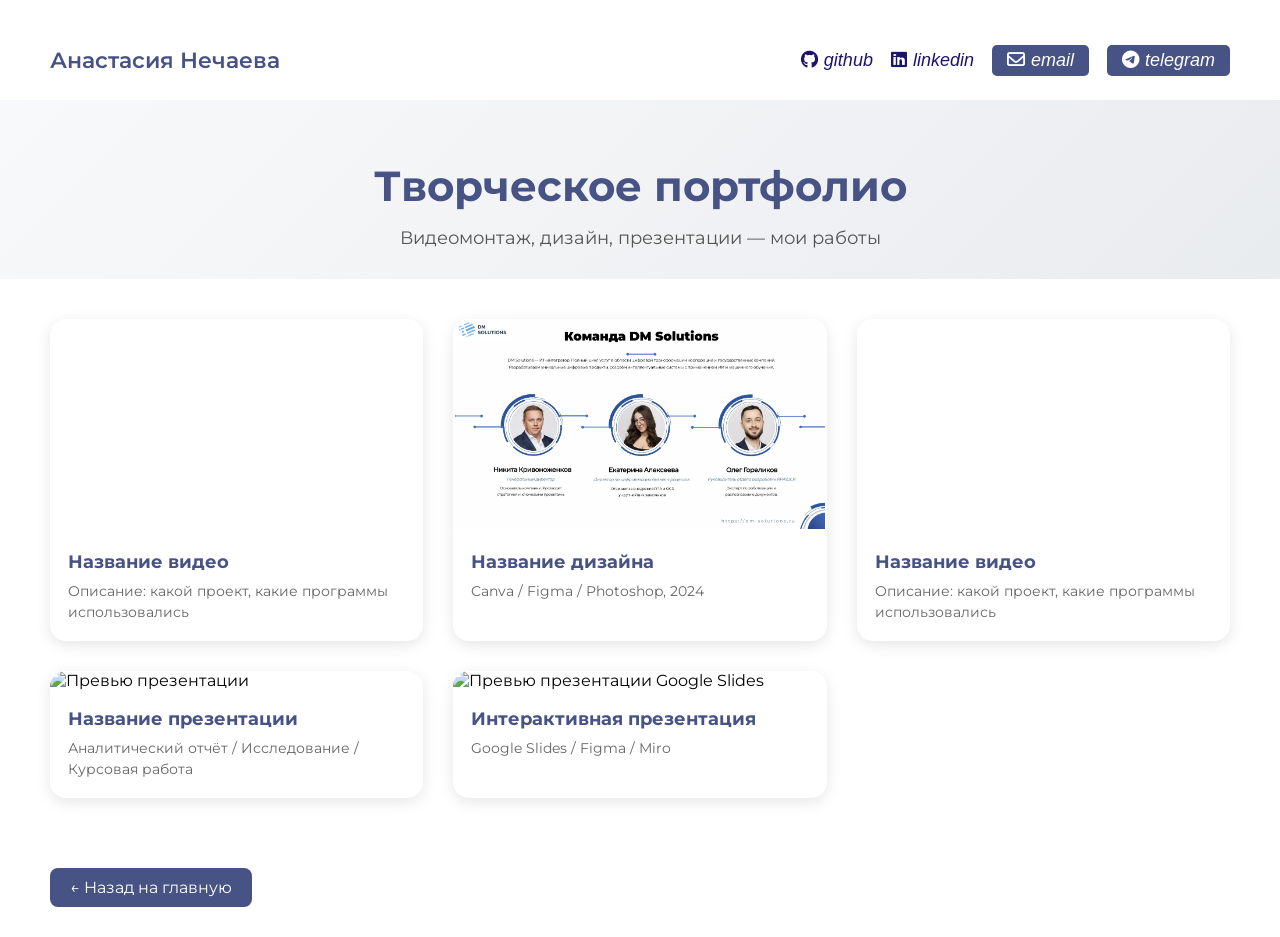
==== creative.html @ 9943af19 "portfolio added stage0" ====
<!DOCTYPE html>
<html lang="ru">
<head>
    <meta charset="UTF-8">
    <meta name="viewport" content="width=device-width, initial-scale=1.0">
    <title>Творческое портфолио | Анастасия Нечаева</title>
    <link rel="preconnect" href="https://fonts.googleapis.com">
    <link rel="preconnect" href="https://fonts.gstatic.com" crossorigin>
    <link href="https://fonts.googleapis.com/css2?family=Montserrat:ital,wght@0,400;0,500;0,600;0,700;1,400&display=swap" rel="stylesheet">
    <link rel="stylesheet" href="https://cdnjs.cloudflare.com/ajax/libs/font-awesome/6.7.2/css/all.min.css">
    <link rel="stylesheet" href="styles.css">
    <style>
        .creative-hero {
            text-align: center;
            padding: 60px 50px 30px;
            background: linear-gradient(135deg, #f8f9fa 0%, #e9ecef 100%);
        }
        .creative-hero h1 {
            font-size: 42px;
            color: #475285;
            margin-bottom: 15px;
        }
        .creative-hero p {
            font-size: 18px;
            color: #555;
            max-width: 700px;
            margin: 0 auto;
        }
        .gallery {
            padding: 40px 50px;
            display: grid;
            grid-template-columns: repeat(auto-fill, minmax(320px, 1fr));
            gap: 30px;
        }
        .gallery-item {
            background: white;
            border-radius: 16px;
            overflow: hidden;
            box-shadow: 0 4px 15px rgba(0,0,0,0.1);
            transition: transform 0.3s;
            cursor: pointer;
        }
        .gallery-item:hover {
            transform: translateY(-5px);
        }
        .gallery-item img, .gallery-item video {
    width: 100%;
    height: auto;
    aspect-ratio: 16 / 9;
    object-fit: contain;
    background: #ffffff;
    pointer-events: none;
}
        /* Видео в превью без звука и без кнопок */
        .gallery-item video {
            pointer-events: none;
        }
        .gallery-info {
            padding: 18px;
        }
        .gallery-info h3 {
            font-size: 18px;
            margin-bottom: 8px;
            color: #475285;
        }
        .gallery-info p {
            font-size: 14px;
            color: #666;
            line-height: 1.5;
        }
        .back-link {
            display: inline-block;
            margin: 30px 50px;
            padding: 10px 20px;
            background: #475285;
            color: white;
            border-radius: 8px;
            transition: 0.2s;
            text-decoration: none;
        }
        .back-link:hover {
            background: #2a3666;
        }
        @media (max-width: 700px) {
            .gallery { padding: 20px; }
            .creative-hero { padding: 40px 20px; }
            .back-link { margin: 20px; }
        }
    </style>
</head>
<body>

    <nav>
        <div class="left">
            <a href="index.html">Анастасия Нечаева</a>
        </div>
        <div class="right">
            <a href="https://github.com/madebystasy" target="_blank">
                <i class="fa-brands fa-github"></i>
                <span>github</span>
            </a>
            <a href="https://www.linkedin.com/in/madebystasy/" target="_blank">
                <i class="fa-brands fa-linkedin"></i>
                <span>linkedin</span>
            </a>
            <a href="mailto:a.nechaeva.work@gmail.com">
                <i class="fa-regular fa-envelope"></i>
                <span>email</span>
            </a>
            <a href="https://t.me/iastasy" target="_blank">
                <i class="fa-brands fa-telegram"></i>
                <span>telegram</span>
            </a>
        </div>
    </nav>

    <main>
        <div class="creative-hero">
            <h1>Творческое портфолио</h1>
            <p>Видеомонтаж, дизайн, презентации — мои работы</p>
        </div>

        <div class="gallery">

            <!-- ========== ШАБЛОН КАРТОЧКИ С ВИДЕО ========== -->
            <!-- data-type="video" - открывает видео в модалке -->
            <div class="gallery-item" data-type="video" data-src="media/video/2_5273886434061730979.mp4">
                <video muted autoplay loop playsinline>
                    <source src="media/video/2_5273886434061730979.mp4" type="video/mp4">
                </video>
                <div class="gallery-info">
                    <h3>Название видео</h3>
                    <p>Описание: какой проект, какие программы использовались</p>
                </div>
            </div>

            <!-- ========== ШАБЛОН КАРТОЧКИ С ИЗОБРАЖЕНИЕМ ========== -->
            <!-- data-type="image" - открывает картинку в модалке -->
            <div class="gallery-item" data-type="image" data-src="media/video/dm.png">
                <img src="media/video/dm.png" alt="Название работы">
                <div class="gallery-info">
                    <h3>Название дизайна</h3>
                    <p>Canva / Figma / Photoshop, 2024</p>
                </div>
            </div>

            <!-- ========== ШАБЛОН КАРТОЧКИ С ВИДЕО ========== -->
            <!-- data-type="video" - открывает видео в модалке -->
            <div class="gallery-item" data-type="image" data-src="media/video/image_2026-05-03_00-51-27.png">
                <video muted autoplay loop playsinline>
                    <source src="media/video/авиа.mp4" type="video/mp4">
                </video>
                <div class="gallery-info">
                    <h3>Название видео</h3>
                    <p>Описание: какой проект, какие программы использовались</p>
                </div>
            </div>

            <!-- ========== ШАБЛОН КАРТОЧКИ С ПРЕЗЕНТАЦИЕЙ (PDF) ========== -->
            <!-- data-type="pdf" - открывает PDF в новом окне или в модалке -->
            <div class="gallery-item" data-type="pdf" data-src="media/presentations/твоя_презентация.pdf">
                <img src="media/creative/preview_pdf.jpg" alt="Превью презентации">
                <div class="gallery-info">
                    <h3>Название презентации</h3>
                    <p>Аналитический отчёт / Исследование / Курсовая работа</p>
                </div>
            </div>

            <!-- ========== ШАБЛОН КАРТОЧКИ С IFARAME (Google Slides, Figma, YouTube) ========== -->
            <div class="gallery-item" data-type="iframe" data-src="https://docs.google.com/presentation/d/твой_айди/embed">
                <img src="media/creative/preview_slides.jpg" alt="Превью презентации Google Slides">
                <div class="gallery-info">
                    <h3>Интерактивная презентация</h3>
                    <p>Google Slides / Figma / Miro</p>
                </div>
            </div>

        </div>

        <a href="index.html" class="back-link">← Назад на главную</a>
    </main>

    <!-- Модальное окно -->
    <div id="mediaModal" class="modal">
        <div class="modal-content media-modal-content">
            <span class="close">&times;</span>
            <div class="modal-body media-modal-body">
                <img id="modalImage" src="" alt="Полный размер" style="display: none;">
                <video id="modalVideo" controls style="width: 100%; max-height: 85vh; display: none;">
                    <source src="" type="video/mp4">
                </video>
                <iframe id="modalIframe" src="" style="width: 800px; height: 500px; border: none; display: none;"></iframe>
            </div>
        </div>
    </div>

    <script>
        const mediaModal = document.getElementById('mediaModal');
        const modalImage = document.getElementById('modalImage');
        const modalVideo = document.getElementById('modalVideo');
        const modalIframe = document.getElementById('modalIframe');
        const closeBtn = document.querySelector('#mediaModal .close');

        // Обработка клика по карточке
        document.querySelectorAll('.gallery-item').forEach(item => {
            item.addEventListener('click', function(e) {
                const type = this.dataset.type;
                const src = this.dataset.src;

                // Скрываем всё
                modalImage.style.display = 'none';
                modalVideo.style.display = 'none';
                modalIframe.style.display = 'none';

                if (type === 'image') {
                    modalImage.style.display = 'block';
                    modalImage.src = src;
                } else if (type === 'video') {
                    modalVideo.style.display = 'block';
                    const source = modalVideo.querySelector('source');
                    source.src = src;
                    modalVideo.load();
                } else if (type === 'iframe') {
                    modalIframe.style.display = 'block';
                    modalIframe.src = src;
                } else if (type === 'pdf') {
                    // PDF открывается в новой вкладке
                    window.open(src, '_blank');
                    return; // не открываем модальное окно
                }

                mediaModal.style.display = 'flex';
                document.body.style.overflow = 'hidden';
            });
        });

        // Закрытие
        if (closeBtn) {
            closeBtn.addEventListener('click', function() {
                mediaModal.style.display = 'none';
                document.body.style.overflow = 'auto';
                modalVideo.pause();
                modalIframe.src = '';
            });
        }

        window.addEventListener('click', function(e) {
            if (e.target === mediaModal) {
                mediaModal.style.display = 'none';
                document.body.style.overflow = 'auto';
                modalVideo.pause();
                modalIframe.src = '';
            }
        });
    </script>

</body>
</html>
---- styles.css ----
:root {
    --text-color: #333333;
    --link-color: #475285;
    --background-color: #ffffff;
    --card-bg: #ffffff;
    --modal-overlay: rgba(0, 0, 0, 0.8);
}

* {
    margin: 0;
    padding: 0;
    box-sizing: border-box;
}

html {
    scroll-behavior: smooth;
}

body {
    font-family: "Montserrat", sans-serif;
    background-color: var(--background-color);
    transition: filter 0.3s ease;
}

a {
    color: var(--link-color);
    text-decoration: none;
}

/* ========== НАВИГАЦИЯ ========== */
nav {
    display: flex;
    justify-content: space-between;
    align-items: center;
    padding: 0 50px;
    height: 80px;
    margin-top: 20px;
}

nav .right {
    display: flex;
    align-items: center;
    gap: 18px;
    font-family: sans-serif;
    font-style: italic;
}

nav .left a {
    font-size: 22px;
    font-weight: 600;
}

nav .right a {
    display: flex;
    align-items: center;
    font-size: 18px;
    font-weight: 400;
    gap: 6px;
    color: rgb(27, 21, 110);
}

nav .right a:last-child {
    color: #ffffff;
    background-color: #475285;
    padding: 5px 15px;
    border-radius: 5px;
}

nav .right a:nth-last-child(2) {
    color: #ffffff;
    background-color: #475285;
    padding: 5px 15px;
    border-radius: 5px;
}

/* ========== HERO СЕКЦИЯ ========== */
.hero-section {
    display: flex;
    justify-content: space-between;
    align-items: center;
    padding: 0 50px;
    margin: 50px 0;
    gap: 50px;
    margin-bottom: 100px;
}

.hero-section .text {
    flex: 5;
}

.hero-section .text h2 {
    font-size: 45px;
    margin-bottom: 20px;
}

.hero-section .text p {
    line-height: 1.6;
    margin-bottom: 30px;
}

.hero-section .text .links a {
    display: inline-block;
    padding: 5px;
    transition: 0.1s;
}

.hero-section .text .links a:hover {
    color: #212b52;
    font-weight: 600;
    border-radius: 10px;
    border: 2px solid #223179;
}

.hero-section .headshot {
    flex: 2;
    display: flex;
    justify-content: right;
}

.hero-section .headshot img {
    border-radius: 50%;
    width: 350px;
    object-fit: cover;
}

.links {
    display: flex;
    align-items: center;
    gap: 50px;
}

.links a:last-child {
    background-color: transparent !important;
    border: 2px solid #61627a;
    border-radius: 8px;
    padding: 8px 8px;
}

/* ========== ОБО МНЕ ========== */
.aboutme {
    padding: 0 50px;
    margin: 50px 0;
    gap: 50px;
    margin-bottom: 100px;
}

.aboutme .text h2 {
    font-size: 32px;
    margin-bottom: 20px;
}

.aboutme .text p {
    line-height: 1.6;
    margin-bottom: 15px;
}

/* ========== НАВЫКИ (сетка) ========== */
.skills-section {
    padding: 0 50px;
    margin: 50px 0 100px;
}

.skills-section .container {
    max-width: 1400px;
    margin: 0 auto;
}

.skills-section h2 {
    font-size: 32px;
    margin-bottom: 30px;
}

.skills-grid {
    display: grid;
    grid-template-columns: repeat(auto-fit, minmax(250px, 1fr));
    gap: 30px;
}

.skill-category {
    background: #f8f9fa;
    padding: 25px;
    border-radius: 16px;
    transition: transform 0.2s;
}

.skill-category:hover {
    transform: translateY(-5px);
}

.skill-category h3 {
    font-size: 20px;
    margin-bottom: 20px;
    color: var(--link-color);
}

.skill-category h3 i {
    margin-right: 10px;
}

.skill-category ul {
    list-style: none;
}

.skill-category li {
    padding: 8px 0;
    border-bottom: 1px solid #e0e0e0;
    color: #555;
}

.skill-category li:last-child {
    border-bottom: none;
}

/* ========== СЕРТИФИКАТЫ (карусель) ========== */
.certificates-section {
    padding: 0 50px;
    margin: 50px 0 100px;
}

.certificates-section .container {
    max-width: 1400px;
    margin: 0 auto;
}

.certificates-section h2 {
    font-size: 32px;
    margin-bottom: 30px;
}

.certificates-scroll-wrapper {
    position: relative;
    width: 100%;
}

.certificates-track {
    display: flex;
    gap: 30px;
    overflow-x: auto;
    scroll-behavior: smooth;
    padding: 20px 10px 30px;
    scrollbar-width: none;
    -ms-overflow-style: none;
}

.certificates-track::-webkit-scrollbar {
    display: none;
}

.certificate-card {
    flex: 0 0 auto;
    width: 300px;
    background: white;
    border-radius: 16px;
    overflow: hidden;
    box-shadow: 0 4px 12px rgba(0, 0, 0, 0.1);
    cursor: pointer;
    transition: transform 0.3s, box-shadow 0.3s;
}

.certificate-card:hover {
    transform: scale(1.05);
    box-shadow: 0 8px 25px rgba(0, 0, 0, 0.15);
}

.certificate-card img {
    width: 100%;
    height: 200px;
    object-fit: cover;
}

.certificate-info {
    padding: 15px;
}

.certificate-info h3 {
    font-size: 16px;
    margin-bottom: 5px;
    color: var(--link-color);
}

.certificate-info p {
    font-size: 13px;
    color: #666;
}

/* ========== ПРОЕКТЫ (карусель) ========== */
.projects-section {
    padding: 0 50px;
    margin: 50px 0 100px;
}

.projects-section .container {
    max-width: 1400px;
    margin: 0 auto;
}

.projects-section h2 {
    font-size: 32px;
    margin-bottom: 30px;
}

.projects-scroll-wrapper {
    position: relative;
    width: 100%;
}

.projects-track {
    display: flex;
    gap: 30px;
    overflow-x: auto;
    scroll-behavior: smooth;
    padding: 20px 10px 30px;
    scrollbar-width: none;
    -ms-overflow-style: none;
}

.projects-track::-webkit-scrollbar {
    display: none;
}

.project-card {
    flex: 0 0 auto;
    width: 320px;
    background: white;
    border-radius: 16px;
    cursor: pointer;
    transition: transform 0.3s, box-shadow 0.3s;
    overflow: hidden;
    box-shadow: 0 4px 12px rgba(0,0,0,0.1);
}

.project-card:hover {
    transform: scale(1.03);
    box-shadow: 0 8px 25px rgba(0,0,0,0.15);
}

.project-card img {
    width: 100%;
    height: 180px;
    object-fit: cover;
}

.project-card .project-info {
    padding: 20px;
}

.project-card h3 {
    font-size: 18px;
    margin-bottom: 10px;
    color: #475285;
}

.project-card p {
    font-size: 14px;
    color: #555;
    line-height: 1.4;
    margin-bottom: 12px;
}

.project-card .project-tech {
    font-size: 12px;
    color: #888;
    background: #f0f0f0;
    display: inline-block;
    padding: 4px 10px;
    border-radius: 15px;
}

/* ========== КНОПКИ ПРОКРУТКИ ========== */
.scroll-btn {
    position: absolute;
    top: 50%;
    transform: translateY(-50%);
    width: 40px;
    height: 40px;
    border-radius: 50%;
    background: white;
    border: 1px solid #ddd;
    cursor: pointer;
    font-size: 20px;
    display: flex;
    align-items: center;
    justify-content: center;
    box-shadow: 0 2px 8px rgba(0, 0, 0, 0.1);
    transition: all 0.2s;
    z-index: 10;
}

.scroll-btn:hover {
    background: var(--link-color);
    color: white;
    border-color: var(--link-color);
}

.left-btn {
    left: -20px;
}

.right-btn {
    right: -20px;
}

/* ========== МОДАЛЬНЫЕ ОКНА ========== */
.modal {
    display: none;
    position: fixed;
    z-index: 1000;
    left: 0;
    top: 0;
    width: 100%;
    height: 100%;
    background-color: var(--modal-overlay);
    justify-content: center;
    align-items: center;
}

.modal-content {
    background: white;
    border-radius: 20px;
    max-width: 90%;
    width: auto;
    display: inline-block;
    position: relative;
    animation: zoomIn 0.3s ease;
}

.modal-body {
    display: flex;
    justify-content: center;
    align-items: center;
    padding: 10px;
}

#modalImage {
    max-width: 100%;
    max-height: 85vh;
    width: auto;
    height: auto;
    border-radius: 12px;
}

/* Вертикальное модальное окно для проектов */
.project-modal-content {
    max-width: 600px;
    max-height: 85vh;
    overflow-y: auto;
    padding: 25px;
    border-radius: 20px;
}

.project-modal-body {
    display: flex;
    flex-direction: column;
    align-items: flex-start;
}

#projectModalImage {
    width: 100%;
    border-radius: 12px;
    margin-bottom: 20px;
}

.project-modal-body h2 {
    margin-bottom: 15px;
    font-size: 24px;
}

.project-modal-body p {
    margin-bottom: 20px;
    line-height: 1.6;
}

.project-modal-body .tech-badge {
    margin-bottom: 25px;
}

/* Кастомный скроллбар */
.project-modal-content::-webkit-scrollbar {
    width: 8px;
}

.project-modal-content::-webkit-scrollbar-track {
    background: #f1f1f1;
    border-radius: 10px;
}

.project-modal-content::-webkit-scrollbar-thumb {
    background: #475285;
    border-radius: 10px;
}

.close {
    position: absolute;
    top: 15px;
    right: 20px;
    width: 40px;
    height: 40px;
    font-size: 28px;
    font-weight: bold;
    cursor: pointer;
    color: #333;
    background: white;
    border-radius: 50%;
    display: flex;
    align-items: center;
    justify-content: center;
    transition: 0.2s;
    z-index: 1001;
    box-shadow: 0 2px 8px rgba(0,0,0,0.2);
}

.close:hover {
    background: #475285;
    color: white;
    transform: scale(1.05);
}

@keyframes zoomIn {
    from {
        transform: scale(0.8);
        opacity: 0;
    }
    to {
        transform: scale(1);
        opacity: 1;
    }
}

.project-modal-body h2 {
    color: var(--link-color);
    margin-bottom: 20px;
    font-size: 28px;
}

.project-modal-body p {
    line-height: 1.6;
    margin-bottom: 20px;
    color: #444;
}

.tech-badge {
    display: inline-block;
    background: #e9ecef;
    padding: 8px 16px;
    border-radius: 20px;
    font-size: 14px;
    color: var(--link-color);
    margin-bottom: 25px;
}

.project-link {
    display: inline-block;
    background: var(--link-color);
    color: white;
    padding: 10px 20px;
    border-radius: 8px;
    transition: 0.2s;
}

.project-link:hover {
    background: #2a3666;
    transform: translateY(-2px);
}

/* ========== АДАПТИВНОСТЬ ========== */
@media (max-width: 850px) {
    .hero-section .text h2 {
        font-size: 35px;
    }
    .skills-grid {
        grid-template-columns: repeat(auto-fit, minmax(200px, 1fr));
    }
}

@media (max-width: 740px) {
    .hero-section {
        flex-direction: column-reverse;
    }
    .hero-section .headshot img {
        width: 250px;
    }
    nav .right a span {
        display: none;
    }
    .scroll-btn {
        display: none;
    }
    .certificate-card {
        width: 260px;
    }
    .project-card {
        width: 280px;
    }
}

@media (max-width: 700px) {
    nav {
        padding: 0 20px;
    }
    .hero-section, .aboutme, .skills-section, .certificates-section, .projects-section {
        padding: 0 20px;
    }
}

/* Ссылка на творческое портфолио в тексте */
.creative-link {
    color: #475285;
    font-weight: 600;
    text-decoration: underline;
    transition: 0.2s;
}

.creative-link:hover {
    color: #2a3666;
    background-color: #f0f4ff;
    padding: 2px 4px;
    border-radius: 6px;
}
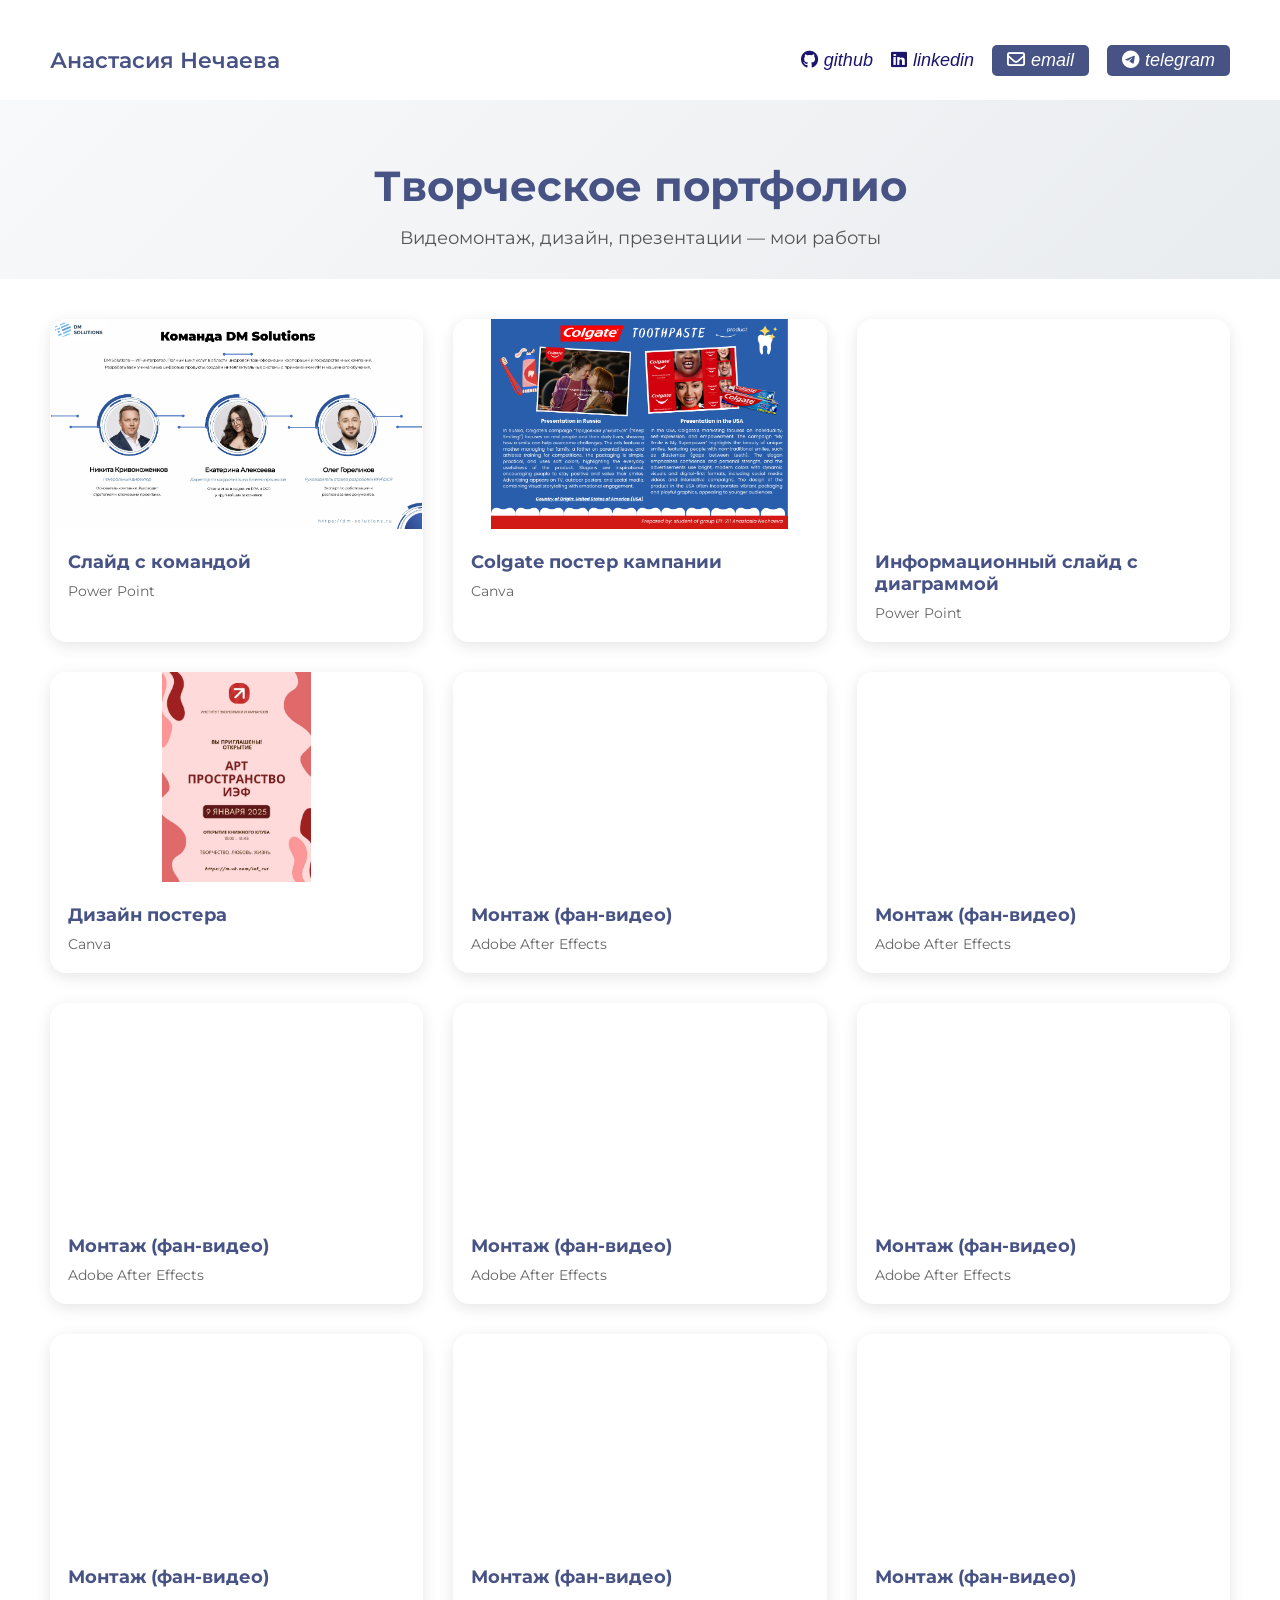
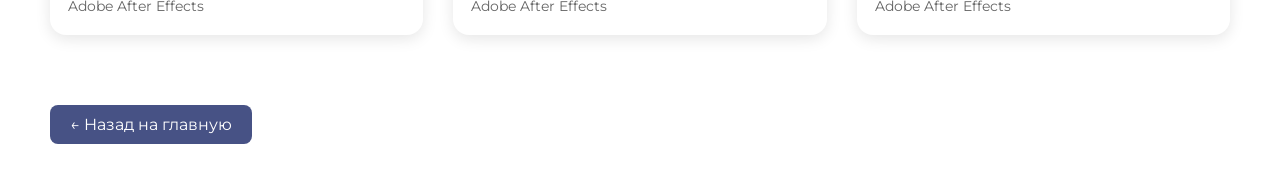
==== commit 33d86339: "1st final draft" ====
--- a/creative.html
+++ b/creative.html
@@ -10,83 +10,89 @@
     <link rel="stylesheet" href="https://cdnjs.cloudflare.com/ajax/libs/font-awesome/6.7.2/css/all.min.css">
     <link rel="stylesheet" href="styles.css">
     <style>
-        .creative-hero {
-            text-align: center;
-            padding: 60px 50px 30px;
-            background: linear-gradient(135deg, #f8f9fa 0%, #e9ecef 100%);
-        }
-        .creative-hero h1 {
-            font-size: 42px;
-            color: #475285;
-            margin-bottom: 15px;
-        }
-        .creative-hero p {
-            font-size: 18px;
-            color: #555;
-            max-width: 700px;
-            margin: 0 auto;
-        }
-        .gallery {
-            padding: 40px 50px;
-            display: grid;
-            grid-template-columns: repeat(auto-fill, minmax(320px, 1fr));
-            gap: 30px;
-        }
-        .gallery-item {
-            background: white;
-            border-radius: 16px;
-            overflow: hidden;
-            box-shadow: 0 4px 15px rgba(0,0,0,0.1);
-            transition: transform 0.3s;
-            cursor: pointer;
-        }
-        .gallery-item:hover {
-            transform: translateY(-5px);
-        }
-        .gallery-item img, .gallery-item video {
-    width: 100%;
-    height: auto;
-    aspect-ratio: 16 / 9;
-    object-fit: contain;
-    background: #ffffff;
-    pointer-events: none;
-}
-        /* Видео в превью без звука и без кнопок */
-        .gallery-item video {
-            pointer-events: none;
-        }
-        .gallery-info {
-            padding: 18px;
-        }
-        .gallery-info h3 {
-            font-size: 18px;
-            margin-bottom: 8px;
-            color: #475285;
-        }
-        .gallery-info p {
-            font-size: 14px;
-            color: #666;
-            line-height: 1.5;
-        }
-        .back-link {
-            display: inline-block;
-            margin: 30px 50px;
-            padding: 10px 20px;
-            background: #475285;
-            color: white;
-            border-radius: 8px;
-            transition: 0.2s;
-            text-decoration: none;
-        }
-        .back-link:hover {
-            background: #2a3666;
-        }
-        @media (max-width: 700px) {
-            .gallery { padding: 20px; }
-            .creative-hero { padding: 40px 20px; }
-            .back-link { margin: 20px; }
-        }
-    </style>
+    .creative-hero {
+        text-align: center;
+        padding: 60px 50px 30px;
+        background: linear-gradient(135deg, #f8f9fa 0%, #e9ecef 100%);
+    }
+    .creative-hero h1 {
+        font-size: 42px;
+        color: #475285;
+        margin-bottom: 15px;
+    }
+    .creative-hero p {
+        font-size: 18px;
+        color: #555;
+        max-width: 700px;
+        margin: 0 auto;
+    }
+    .gallery {
+        padding: 40px 50px;
+        display: grid;
+        grid-template-columns: repeat(auto-fill, minmax(320px, 1fr));
+        gap: 30px;
+    }
+    .gallery-item {
+        background: white;
+        border-radius: 16px;
+        overflow: hidden;
+        box-shadow: 0 4px 15px rgba(0,0,0,0.1);
+        transition: transform 0.3s;
+        cursor: pointer;
+    }
+    .gallery-item:hover {
+        transform: translateY(-5px);
+    }
+    
+    /* Базовые стили для всех видео и картинок */
+    .gallery-item img, 
+    .gallery-item video {
+        width: 100%;
+        height: auto;
+        aspect-ratio: 16 / 9;
+        object-fit: contain;
+        background: #ffffff;
+        pointer-events: none;
+    }
+    
+    /* Для карточек с классом cover-video — растягиваем на весь блок */
+    .gallery-item.cover-video video,
+    .gallery-item.cover-video img {
+        object-fit: cover;
+    }
+    
+    .gallery-info {
+        padding: 18px;
+    }
+    .gallery-info h3 {
+        font-size: 18px;
+        margin-bottom: 8px;
+        color: #475285;
+    }
+    .gallery-info p {
+        font-size: 14px;
+        color: #666;
+        line-height: 1.5;
+    }
+    .back-link {
+        display: inline-block;
+        margin: 30px 50px;
+        padding: 10px 20px;
+        background: #475285;
+        color: white;
+        border-radius: 8px;
+        transition: 0.2s;
+        text-decoration: none;
+    }
+    .back-link:hover {
+        background: #2a3666;
+    }
+    @media (max-width: 700px) {
+        .gallery { padding: 20px; }
+        .creative-hero { padding: 40px 20px; }
+        .back-link { margin: 20px; }
+    }
+</style>
 </head>
 <body>
 
@@ -124,41 +130,127 @@
 
             <!-- ========== ШАБЛОН КАРТОЧКИ С ВИДЕО ========== -->
             <!-- data-type="video" - открывает видео в модалке -->
-            <div class="gallery-item" data-type="video" data-src="media/video/2_5273886434061730979.mp4">
-                <video muted autoplay loop playsinline>
-                    <source src="media/video/2_5273886434061730979.mp4" type="video/mp4">
-                </video>
-                <div class="gallery-info">
-                    <h3>Название видео</h3>
-                    <p>Описание: какой проект, какие программы использовались</p>
-                </div>
-            </div>
-
+            
             <!-- ========== ШАБЛОН КАРТОЧКИ С ИЗОБРАЖЕНИЕМ ========== -->
             <!-- data-type="image" - открывает картинку в модалке -->
             <div class="gallery-item" data-type="image" data-src="media/video/dm.png">
                 <img src="media/video/dm.png" alt="Название работы">
                 <div class="gallery-info">
-                    <h3>Название дизайна</h3>
-                    <p>Canva / Figma / Photoshop, 2024</p>
-                </div>
-            </div>
-
+                    <h3>Слайд с командой</h3>
+                    <p>Power Point</p>
+                </div>
+            </div>
+            <div class="gallery-item " data-type="image" data-src="media/video/Anastasia  Nechaeva Colgate product.png">
+                <img src="media/video/Anastasia  Nechaeva Colgate product.png" alt="Название работы">
+                <div class="gallery-info">
+                    <h3>Colgate постер кампании</h3>
+                    <p>Canva</p>
+                </div>
+            </div>
             <!-- ========== ШАБЛОН КАРТОЧКИ С ВИДЕО ========== -->
             <!-- data-type="video" - открывает видео в модалке -->
-            <div class="gallery-item" data-type="image" data-src="media/video/image_2026-05-03_00-51-27.png">
+            <div class="gallery-item " data-type="image" data-src="media/video/image_2026-05-03_00-51-27.png">
                 <video muted autoplay loop playsinline>
                     <source src="media/video/авиа.mp4" type="video/mp4">
                 </video>
                 <div class="gallery-info">
-                    <h3>Название видео</h3>
-                    <p>Описание: какой проект, какие программы использовались</p>
-                </div>
-            </div>
-
+                    <h3>Информационный слайд с диаграммой</h3>
+                    <p>Power Point</p>
+                </div>
+            </div>
+            <div class="gallery-item" data-type="image" data-src="media/video/photo_2024-12-16_01-37-47.jpg">
+                <img src="media/video/photo_2024-12-16_01-37-47.jpg" alt="Название работы">
+                <div class="gallery-info">
+                    <h3>Дизайн постера</h3>
+                    <p>Canva</p>
+                </div>
+            </div>
+
+            <div class="gallery-item cover-video" data-type="video" data-src="media/video/2_5273886434061730979.mp4">
+                <video muted autoplay loop playsinline>
+                    <source src="media/video/2_5273886434061730979.mp4" type="video/mp4">
+                </video>
+                <div class="gallery-info">
+                    <h3>Монтаж (фан-видео)</h3>
+                    <p>Adobe After Effects</p>
+                </div>
+            </div>
+
+            <div class="gallery-item cover-video" data-type="video" data-src="media/video/caraval.mp4">
+                <video muted autoplay loop playsinline>
+                    <source src="media/video/caraval.mp4" type="video/mp4">
+                </video>
+                <div class="gallery-info">
+                    <h3>Монтаж (фан-видео)</h3>                    
+                    <p>Adobe After Effects</p>
+                </div>
+            </div>
+
+
+            
+
+            <div class="gallery-item" data-type="video" data-src="media/video/chef.mp4">
+                <video muted autoplay loop playsinline>
+                    <source src="media/video/chef.mp4" type="video/mp4">
+                </video>
+                <div class="gallery-info">
+                    <h3>Монтаж (фан-видео)</h3>                    
+                    <p>Adobe After Effects</p>
+                </div>
+            </div>
+
+            <div class="gallery-item cover-video" data-type="video" data-src="media/video/bday.mp4">
+                <video muted autoplay loop playsinline>
+                    <source src="media/video/bday.mp4" type="video/mp4">
+                </video>
+                <div class="gallery-info">
+                    <h3>Монтаж (фан-видео)</h3>                    
+                    <p>Adobe After Effects</p>
+                </div>
+            </div>
+
+            <div class="gallery-item cover-video" data-type="video" data-src="media/video/naturl.mp4">
+                <video muted autoplay loop playsinline>
+                    <source src="media/video/naturl.mp4" type="video/mp4">
+                </video>
+                <div class="gallery-info">
+                    <h3>Монтаж (фан-видео)</h3>                    
+                    <p>Adobe After Effects</p>
+                </div>
+            </div>
+
+            <div class="gallery-item cover-video" data-type="video" data-src="media/video/wed.mp4">
+                <video muted autoplay loop playsinline>
+                    <source src="media/video/wed.mp4" type="video/mp4">
+                </video>
+                <div class="gallery-info">
+                    <h3>Монтаж (фан-видео)</h3>                    
+                    <p>Adobe After Effects</p>
+                </div>
+            </div>
+
+            <div class="gallery-item cover-video" data-type="video" data-src="media/video/emma.mp4">
+                <video muted autoplay loop playsinline>
+                    <source src="media/video/emma.mp4" type="video/mp4">
+                </video>
+                <div class="gallery-info">
+                    <h3>Монтаж (фан-видео)</h3>                    
+                    <p>Adobe After Effects</p>
+                </div>
+            </div>
+
+            <div class="gallery-item cover-video" data-type="video" data-src="media/video/dead.mp4">
+                <video muted autoplay loop playsinline>
+                    <source src="media/video/dead.mp4" type="video/mp4">
+                </video>
+                <div class="gallery-info">
+                    <h3>Монтаж (фан-видео)</h3>                    
+                    <p>Adobe After Effects</p>
+                </div>
+            </div>
             <!-- ========== ШАБЛОН КАРТОЧКИ С ПРЕЗЕНТАЦИЕЙ (PDF) ========== -->
             <!-- data-type="pdf" - открывает PDF в новом окне или в модалке -->
-            <div class="gallery-item" data-type="pdf" data-src="media/presentations/твоя_презентация.pdf">
+            <!--<div class="gallery-item" data-type="pdf" data-src="media/presentations/твоя_презентация.pdf">
                 <img src="media/creative/preview_pdf.jpg" alt="Превью презентации">
                 <div class="gallery-info">
                     <h3>Название презентации</h3>
@@ -166,14 +258,16 @@
                 </div>
             </div>
 
-            <!-- ========== ШАБЛОН КАРТОЧКИ С IFARAME (Google Slides, Figma, YouTube) ========== -->
+             ========== ШАБЛОН КАРТОЧКИ С IFARAME (Google Slides, Figma, YouTube) ========== 
             <div class="gallery-item" data-type="iframe" data-src="https://docs.google.com/presentation/d/твой_айди/embed">
                 <img src="media/creative/preview_slides.jpg" alt="Превью презентации Google Slides">
                 <div class="gallery-info">
                     <h3>Интерактивная презентация</h3>
                     <p>Google Slides / Figma / Miro</p>
                 </div>
-            </div>
+            </div>-->
+
+            
 
         </div>
 
--- a/styles.css
+++ b/styles.css
@@ -615,4 +615,24 @@
     background-color: #f0f4ff;
     padding: 2px 4px;
     border-radius: 6px;
+}
+
+.prototype-link {
+    background: #2a7f6e !important;
+    color: white !important;
+}
+
+.prototype-link:hover {
+    background: #1e5f52 !important;
+    transform: translateY(-2px);
+}
+
+.github-link {
+    background: #24292e !important;
+    color: white !important;
+}
+
+.github-link:hover {
+    background: #1a1e22 !important;
+    transform: translateY(-2px);
 }
